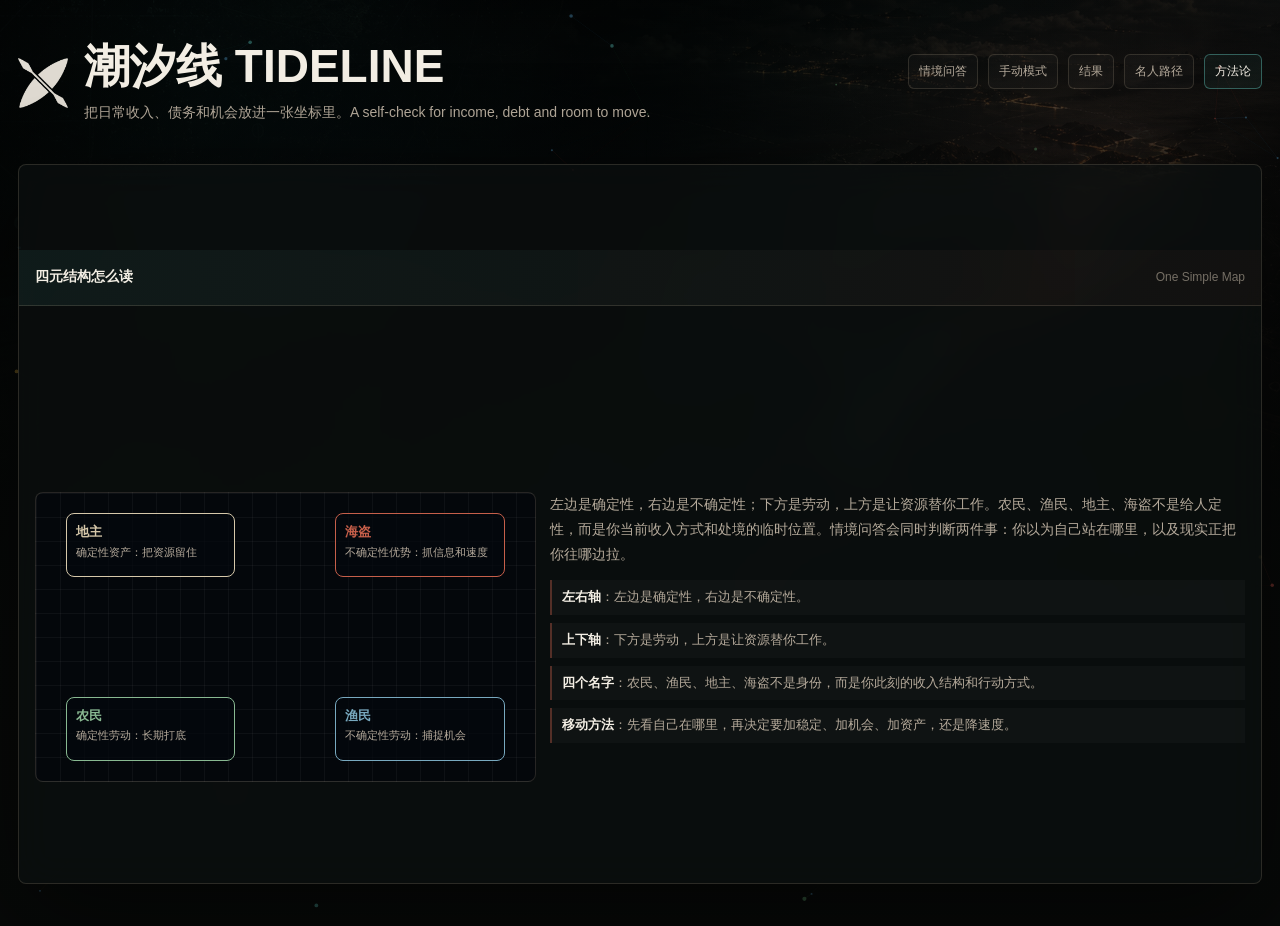
==== model/index.html @ a586407c "Apply Claude copy and extensionless routes" ====
<!doctype html>
<html lang="zh-CN">
<head>
  <meta charset="utf-8">
  <meta name="viewport" content="width=device-width, initial-scale=1">
  <base href="../">
  <title>潮汐线 TIDELINE · 方法论</title>
  <link rel="stylesheet" href="assets/styles.css">
  <link rel="stylesheet" href="assets/mobile-fixes.css">
</head>
<body data-page="model">
  <canvas id="network" aria-hidden="true"></canvas>
  <div class="result-flash" id="resultFlash" aria-hidden="true"></div>
  <main class="shell">
    <header class="topbar" data-section="identity">
  <div class="brand"><div class="brand-mark" aria-hidden="true"></div><div><h1>潮汐线 TIDELINE</h1><p class="subtitle">把日常收入、债务和机会放进一张坐标里。A self-check for income, debt and room to move.</p></div></div>
  <nav class="page-nav" aria-label="主导航">
  <a class="" href="quiz.html">情境问答</a>
  <a class="" href="test.html">手动模式</a>
  <a class="" href="result.html">结果</a>
  <a class="" href="routes.html">名人路径</a>
  <a class="active" href="model.html">方法论</a>
</nav>
</header>
    <section class="panel full model-page" data-section="model-library"><div class="panel-head"><h2 class="panel-title">四元结构怎么读</h2><span class="panel-kicker">One Simple Map</span></div><div class="panel-body"><div class="theory"><div class="mini-map" id="miniMap"></div><div class="theory-copy"><p id="simpleTheoryDesc">左边是确定性，右边是不确定性；下方是劳动，上方是让资源替你工作。农民、渔民、地主、海盗不是给人定性，而是你当前收入方式和处境的临时位置。情境问答会同时判断两件事：你以为自己站在哪里，以及现实正把你往哪边拉。</p><div class="edge-list" id="edgeList"></div></div></div></div></section>
  </main>
  <script type="module" src="assets/ui.js"></script>
</body>
</html>
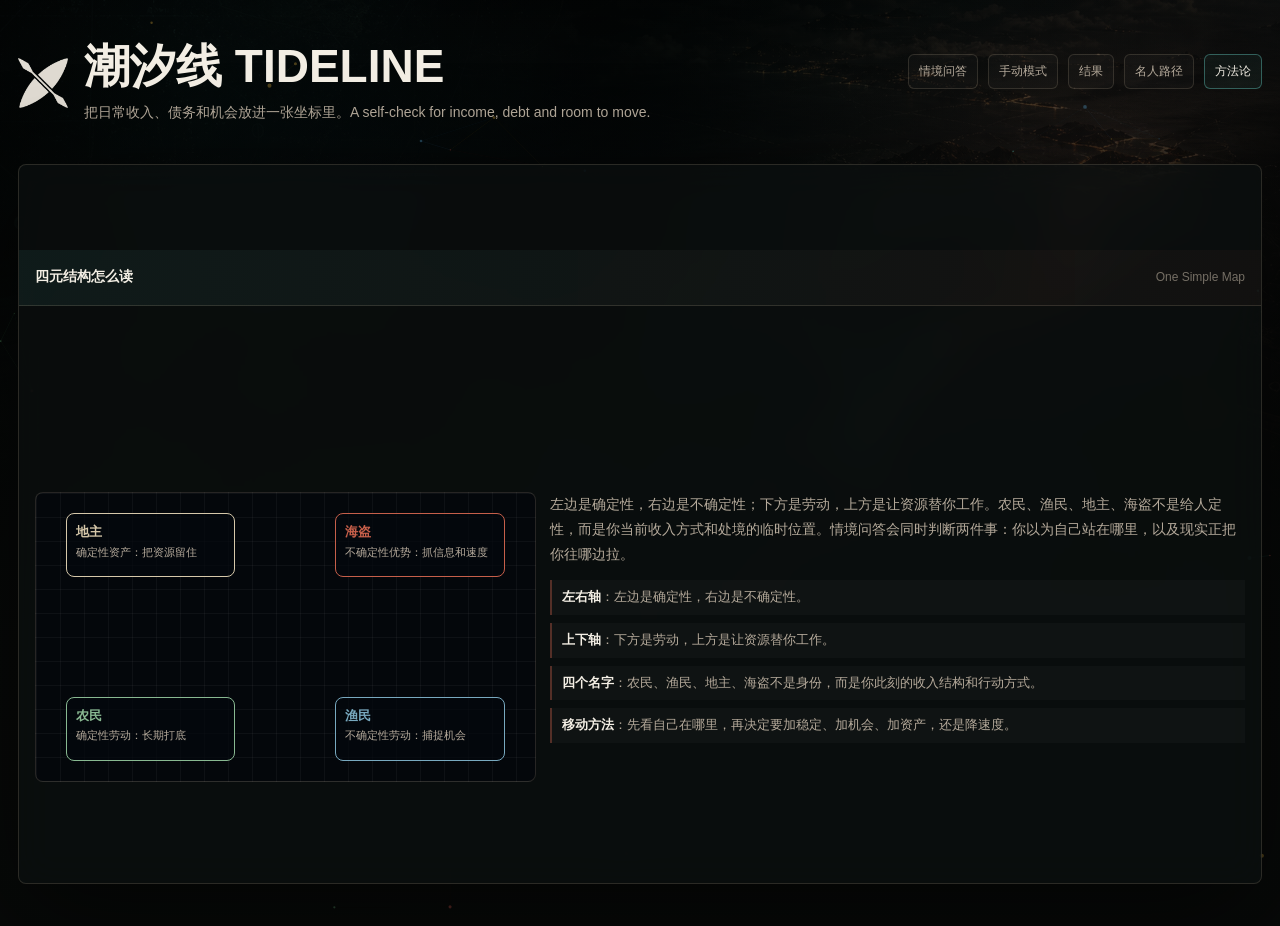
==== commit f41dac38: "Enforce complete dual flow and bust mobile cache" ====
--- a/model/index.html
+++ b/model/index.html
@@ -5,8 +5,8 @@
   <meta name="viewport" content="width=device-width, initial-scale=1">
   <base href="../">
   <title>潮汐线 TIDELINE · 方法论</title>
-  <link rel="stylesheet" href="assets/styles.css">
-  <link rel="stylesheet" href="assets/mobile-fixes.css">
+  <link rel="stylesheet" href="assets/styles.css?v=20260610b">
+  <link rel="stylesheet" href="assets/mobile-fixes.css?v=20260610b">
 </head>
 <body data-page="model">
   <canvas id="network" aria-hidden="true"></canvas>
@@ -24,6 +24,6 @@
 </header>
     <section class="panel full model-page" data-section="model-library"><div class="panel-head"><h2 class="panel-title">四元结构怎么读</h2><span class="panel-kicker">One Simple Map</span></div><div class="panel-body"><div class="theory"><div class="mini-map" id="miniMap"></div><div class="theory-copy"><p id="simpleTheoryDesc">左边是确定性，右边是不确定性；下方是劳动，上方是让资源替你工作。农民、渔民、地主、海盗不是给人定性，而是你当前收入方式和处境的临时位置。情境问答会同时判断两件事：你以为自己站在哪里，以及现实正把你往哪边拉。</p><div class="edge-list" id="edgeList"></div></div></div></div></section>
   </main>
-  <script type="module" src="assets/ui.js"></script>
+  <script type="module" src="assets/ui.js?v=20260610b"></script>
 </body>
 </html>
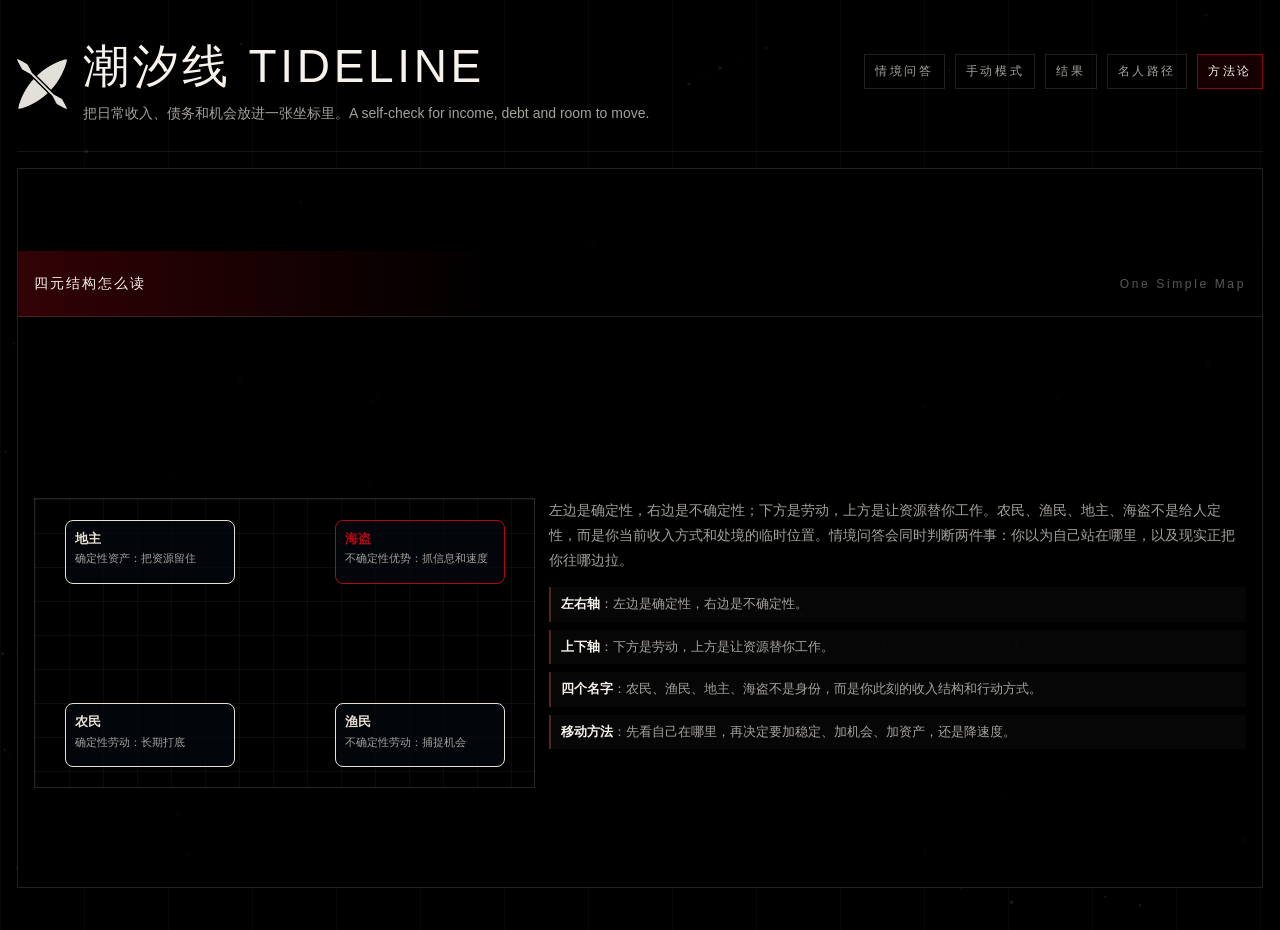
==== commit 024590af: "Explore noir brush visual direction" ====
--- a/model/index.html
+++ b/model/index.html
@@ -1,12 +1,13 @@
 <!doctype html>
 <html lang="zh-CN">
 <head>
+  <base href="../">
   <meta charset="utf-8">
   <meta name="viewport" content="width=device-width, initial-scale=1">
-  <base href="../">
   <title>潮汐线 TIDELINE · 方法论</title>
-  <link rel="stylesheet" href="assets/styles.css?v=20260610b">
-  <link rel="stylesheet" href="assets/mobile-fixes.css?v=20260610b">
+  <link rel="stylesheet" href="assets/styles.css?v=20260611a">
+  <link rel="stylesheet" href="assets/mobile-fixes.css?v=20260611a">
+  <link rel="stylesheet" href="assets/noir-experiment.css?v=20260611x">
 </head>
 <body data-page="model">
   <canvas id="network" aria-hidden="true"></canvas>
@@ -24,6 +25,6 @@
 </header>
     <section class="panel full model-page" data-section="model-library"><div class="panel-head"><h2 class="panel-title">四元结构怎么读</h2><span class="panel-kicker">One Simple Map</span></div><div class="panel-body"><div class="theory"><div class="mini-map" id="miniMap"></div><div class="theory-copy"><p id="simpleTheoryDesc">左边是确定性，右边是不确定性；下方是劳动，上方是让资源替你工作。农民、渔民、地主、海盗不是给人定性，而是你当前收入方式和处境的临时位置。情境问答会同时判断两件事：你以为自己站在哪里，以及现实正把你往哪边拉。</p><div class="edge-list" id="edgeList"></div></div></div></div></section>
   </main>
-  <script type="module" src="assets/ui.js?v=20260610b"></script>
+  <script type="module" src="assets/ui.js?v=20260611a"></script>
 </body>
 </html>
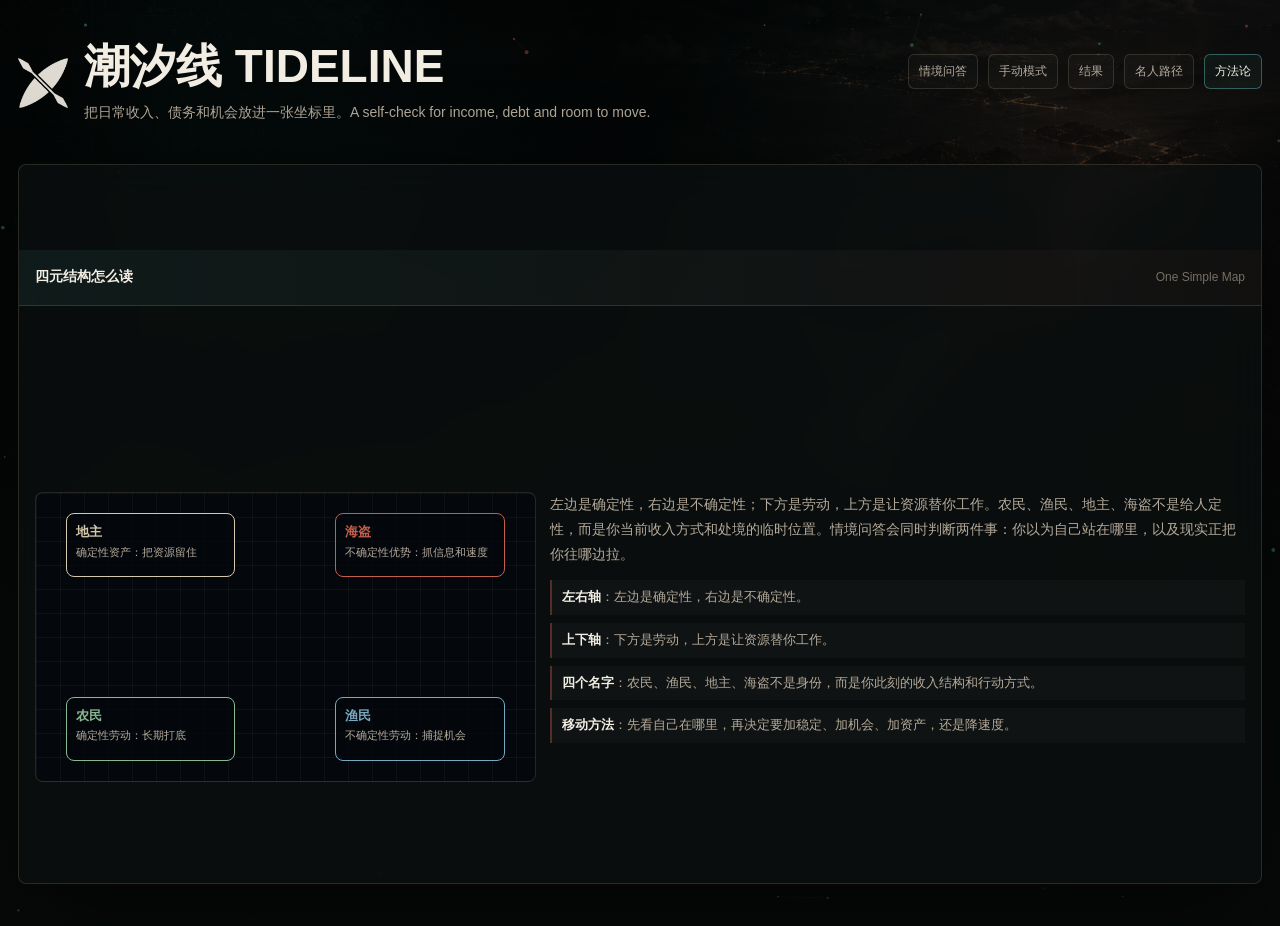
==== commit 915ae924: "Deploy stable pre-VI design" ====
--- a/model/index.html
+++ b/model/index.html
@@ -7,7 +7,6 @@
   <title>潮汐线 TIDELINE · 方法论</title>
   <link rel="stylesheet" href="assets/styles.css?v=20260611a">
   <link rel="stylesheet" href="assets/mobile-fixes.css?v=20260611a">
-  <link rel="stylesheet" href="assets/noir-experiment.css?v=20260611x">
 </head>
 <body data-page="model">
   <canvas id="network" aria-hidden="true"></canvas>
